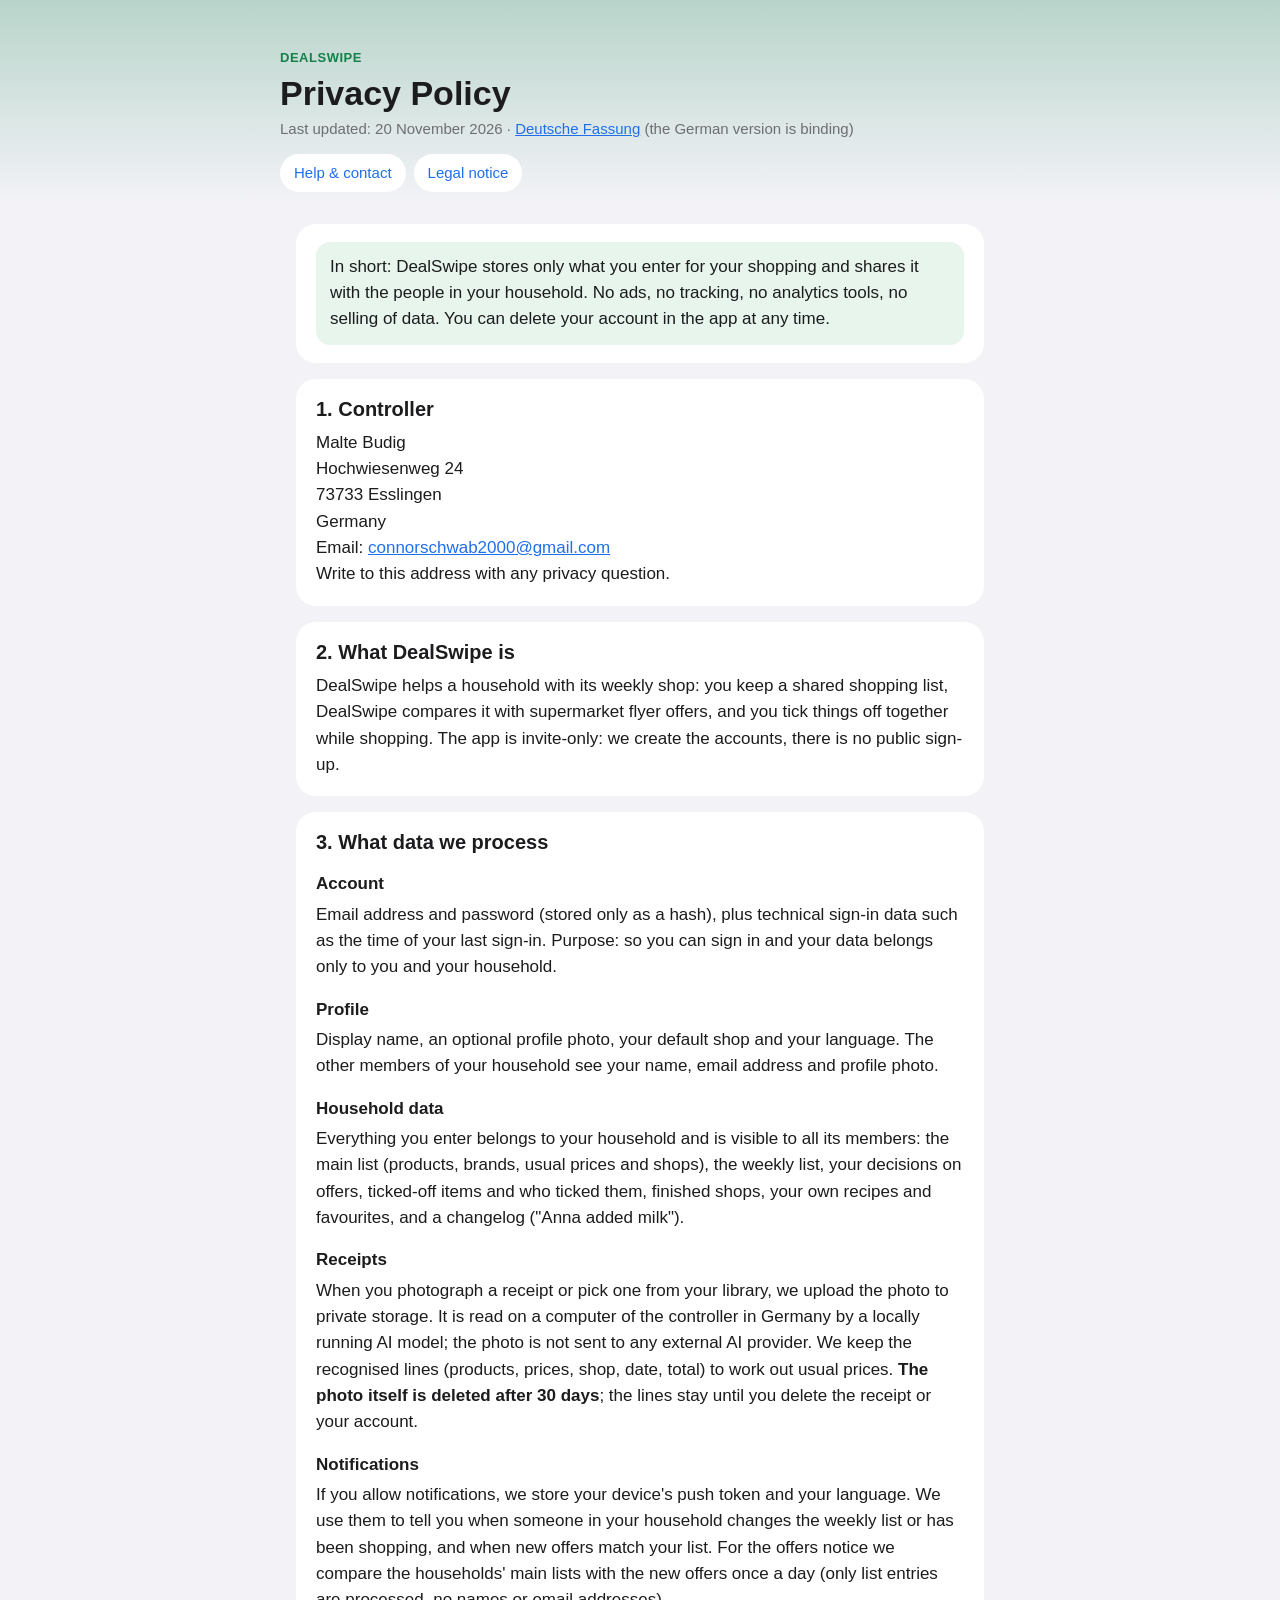
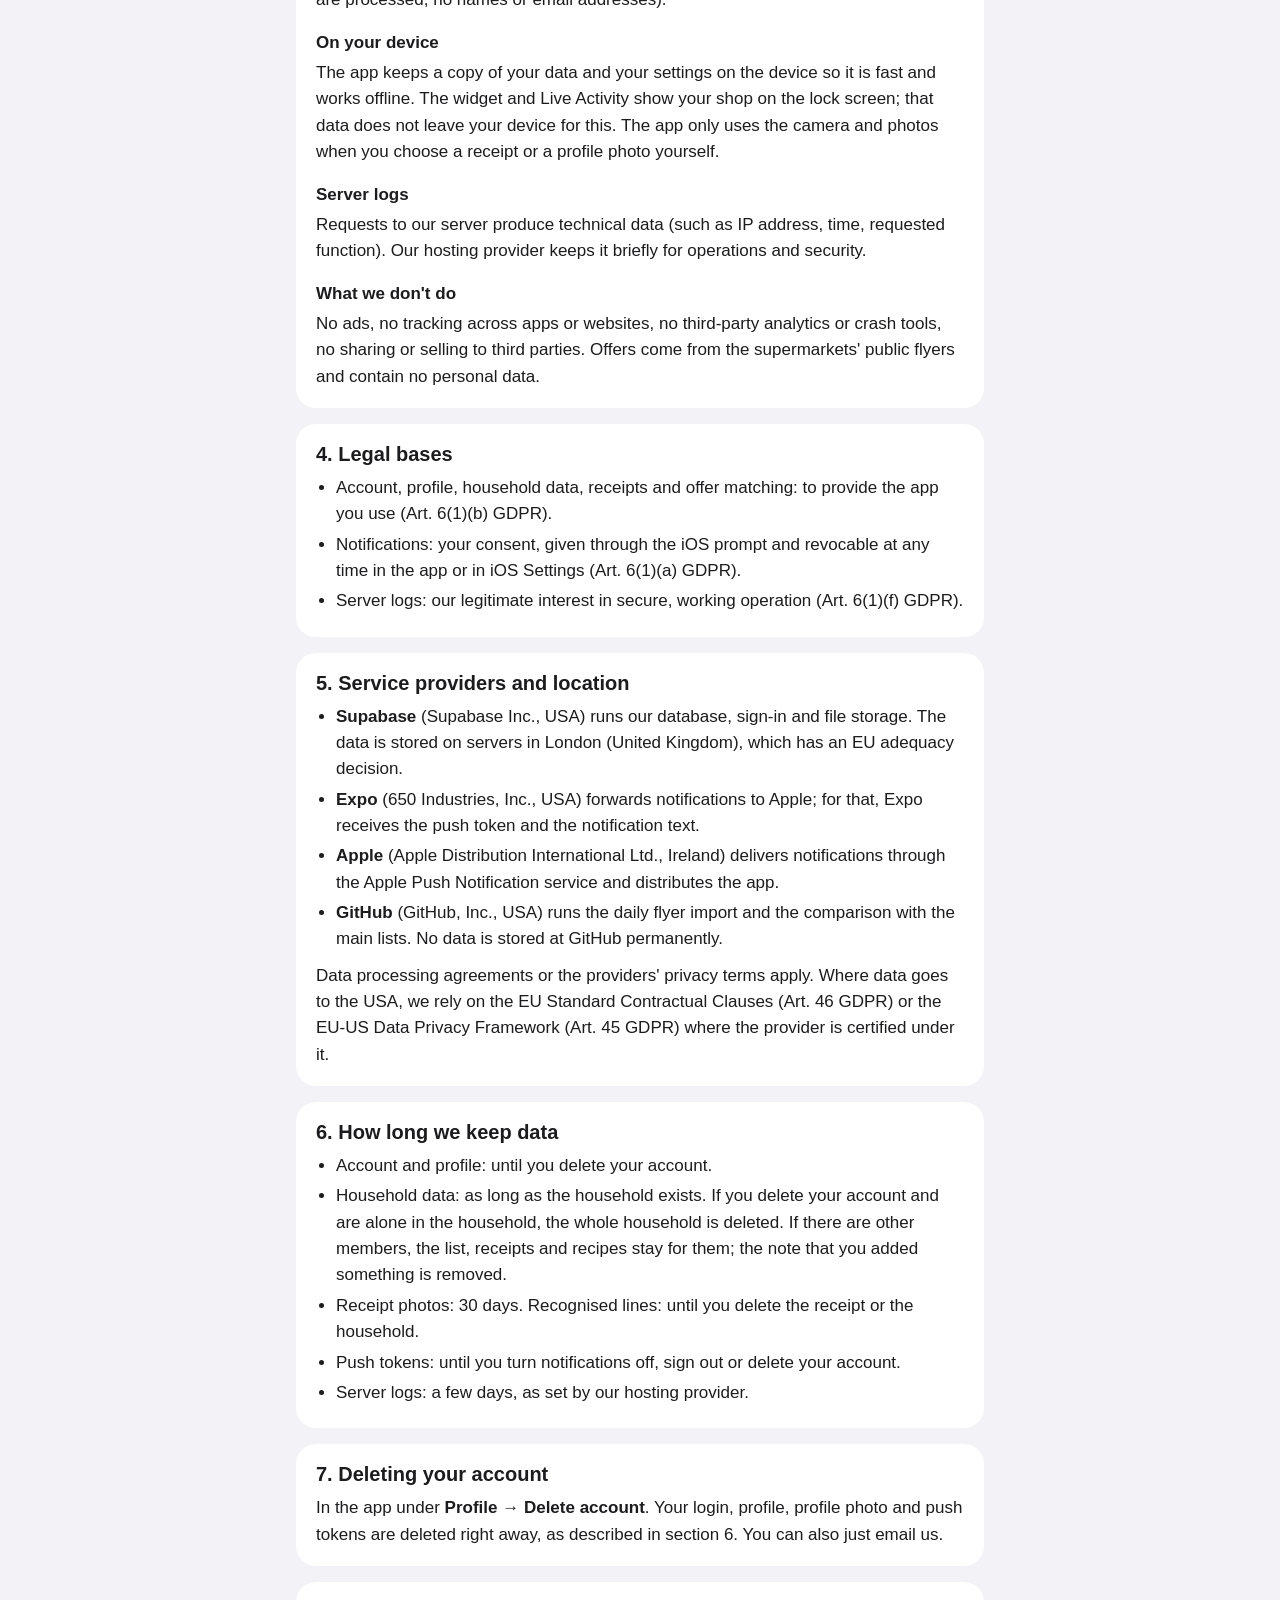
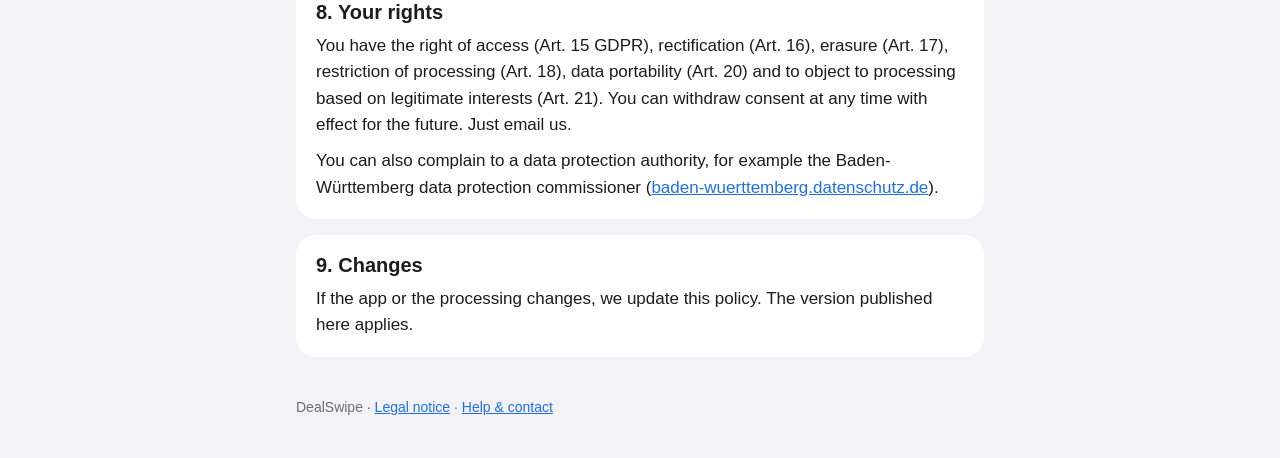
==== privacy.html @ 50aeb591 "docs: privacy policy, Impressum and help page Co-Authored-By: Claude Opus 5.5 <noreply@anthropic.com" ====
<!doctype html>
<html lang="en">
  <head>
    <meta charset="utf-8" />
    <meta name="viewport" content="width=device-width, initial-scale=1" />
    <meta name="color-scheme" content="light dark" />
    <title>Privacy – DealSwipe</title>
    <link rel="stylesheet" href="style.css" />
  </head>
  <body>
    <div class="glow">
      <header>
        <div class="app">DealSwipe</div>
        <h1>Privacy Policy</h1>
        <p class="meta">Last updated: 20 November 2026 · <a href="datenschutz.html" lang="de">Deutsche Fassung</a> (the German version is binding)</p>
        <nav class="links"><a href="index.html">Help &amp; contact</a><a href="impressum.html">Legal notice</a></nav>
      </header>
    </div>
    <main>
      <section>
        <p class="note">
          In short: DealSwipe stores only what you enter for your shopping and shares it with the people in your household. No ads, no tracking, no
          analytics tools, no selling of data. You can delete your account in the app at any time.
        </p>
      </section>

      <section>
        <h2>1. Controller</h2>
        <address>
          Malte Budig<br />
          Hochwiesenweg 24<br />
          73733 Esslingen<br />
          Germany<br />
          Email: <a href="mailto:connorschwab2000@gmail.com">connorschwab2000@gmail.com</a>
        </address>
        <p>Write to this address with any privacy question.</p>
      </section>

      <section>
        <h2>2. What DealSwipe is</h2>
        <p>
          DealSwipe helps a household with its weekly shop: you keep a shared shopping list, DealSwipe compares it with supermarket flyer offers, and you tick
          things off together while shopping. The app is invite-only: we create the accounts, there is no public sign-up.
        </p>
      </section>

      <section>
        <h2>3. What data we process</h2>

        <h3>Account</h3>
        <p>
          Email address and password (stored only as a hash), plus technical sign-in data such as the time of your last sign-in. Purpose: so you can sign in
          and your data belongs only to you and your household.
        </p>

        <h3>Profile</h3>
        <p>
          Display name, an optional profile photo, your default shop and your language. The other members of your household see your name, email address and
          profile photo.
        </p>

        <h3>Household data</h3>
        <p>
          Everything you enter belongs to your household and is visible to all its members: the main list (products, brands, usual prices and shops), the
          weekly list, your decisions on offers, ticked-off items and who ticked them, finished shops, your own recipes and favourites, and a changelog
          ("Anna added milk").
        </p>

        <h3>Receipts</h3>
        <p>
          When you photograph a receipt or pick one from your library, we upload the photo to private storage. It is read on a computer of the controller in
          Germany by a locally running AI model; the photo is not sent to any external AI provider. We keep the recognised lines (products, prices, shop,
          date, total) to work out usual prices. <strong>The photo itself is deleted after 30 days</strong>; the lines stay until you delete the receipt or
          your account.
        </p>

        <h3>Notifications</h3>
        <p>
          If you allow notifications, we store your device's push token and your language. We use them to tell you when someone in your household changes
          the weekly list or has been shopping, and when new offers match your list. For the offers notice we compare the households' main lists with the new
          offers once a day (only list entries are processed, no names or email addresses).
        </p>

        <h3>On your device</h3>
        <p>
          The app keeps a copy of your data and your settings on the device so it is fast and works offline. The widget and Live Activity show your shop on
          the lock screen; that data does not leave your device for this. The app only uses the camera and photos when you choose a receipt or a profile photo
          yourself.
        </p>

        <h3>Server logs</h3>
        <p>Requests to our server produce technical data (such as IP address, time, requested function). Our hosting provider keeps it briefly for operations and security.</p>

        <h3>What we don't do</h3>
        <p>
          No ads, no tracking across apps or websites, no third-party analytics or crash tools, no sharing or selling to third parties. Offers come from the
          supermarkets' public flyers and contain no personal data.
        </p>
      </section>

      <section>
        <h2>4. Legal bases</h2>
        <ul>
          <li>Account, profile, household data, receipts and offer matching: to provide the app you use (Art. 6(1)(b) GDPR).</li>
          <li>Notifications: your consent, given through the iOS prompt and revocable at any time in the app or in iOS Settings (Art. 6(1)(a) GDPR).</li>
          <li>Server logs: our legitimate interest in secure, working operation (Art. 6(1)(f) GDPR).</li>
        </ul>
      </section>

      <section>
        <h2>5. Service providers and location</h2>
        <ul>
          <li>
            <strong>Supabase</strong> (Supabase Inc., USA) runs our database, sign-in and file storage. The data is stored on servers in London (United
            Kingdom), which has an EU adequacy decision.
          </li>
          <li><strong>Expo</strong> (650 Industries, Inc., USA) forwards notifications to Apple; for that, Expo receives the push token and the notification text.</li>
          <li><strong>Apple</strong> (Apple Distribution International Ltd., Ireland) delivers notifications through the Apple Push Notification service and distributes the app.</li>
          <li><strong>GitHub</strong> (GitHub, Inc., USA) runs the daily flyer import and the comparison with the main lists. No data is stored at GitHub permanently.</li>
        </ul>
        <p>
          Data processing agreements or the providers' privacy terms apply. Where data goes to the USA, we rely on the EU Standard Contractual Clauses
          (Art. 46 GDPR) or the EU-US Data Privacy Framework (Art. 45 GDPR) where the provider is certified under it.
        </p>
      </section>

      <section>
        <h2>6. How long we keep data</h2>
        <ul>
          <li>Account and profile: until you delete your account.</li>
          <li>
            Household data: as long as the household exists. If you delete your account and are alone in the household, the whole household is deleted. If
            there are other members, the list, receipts and recipes stay for them; the note that you added something is removed.
          </li>
          <li>Receipt photos: 30 days. Recognised lines: until you delete the receipt or the household.</li>
          <li>Push tokens: until you turn notifications off, sign out or delete your account.</li>
          <li>Server logs: a few days, as set by our hosting provider.</li>
        </ul>
      </section>

      <section>
        <h2>7. Deleting your account</h2>
        <p>
          In the app under <strong>Profile → Delete account</strong>. Your login, profile, profile photo and push tokens are deleted right away, as described
          in section 6. You can also just email us.
        </p>
      </section>

      <section>
        <h2>8. Your rights</h2>
        <p>
          You have the right of access (Art. 15 GDPR), rectification (Art. 16), erasure (Art. 17), restriction of processing (Art. 18), data portability
          (Art. 20) and to object to processing based on legitimate interests (Art. 21). You can withdraw consent at any time with effect for the future.
          Just email us.
        </p>
        <p>
          You can also complain to a data protection authority, for example the Baden-Württemberg data protection commissioner
          (<a href="https://www.baden-wuerttemberg.datenschutz.de">baden-wuerttemberg.datenschutz.de</a>).
        </p>
      </section>

      <section>
        <h2>9. Changes</h2>
        <p>If the app or the processing changes, we update this policy. The version published here applies.</p>
      </section>
    </main>
    <footer>DealSwipe · <a href="impressum.html">Legal notice</a> · <a href="index.html">Help &amp; contact</a></footer>
  </body>
</html>
---- style.css ----
:root {
  --bg: #f2f2f7;
  --surface: #ffffff;
  --text: #1c1c1e;
  --muted: #6e6e73;
  --line: #e5e5ea;
  --green: #14804a;
  --green-bg: #e7f5ec;
  --link: #1f6feb;
}
@media (prefers-color-scheme: dark) {
  :root {
    --bg: #000000;
    --surface: #1c1c1e;
    --text: #f5f5f7;
    --muted: #98989f;
    --line: #38383a;
    --green: #3ccf7e;
    --green-bg: rgba(60, 207, 126, 0.14);
    --link: #4c8dff;
  }
}
* {
  box-sizing: border-box;
}
html {
  -webkit-text-size-adjust: 100%;
}
body {
  margin: 0;
  background: var(--bg);
  color: var(--text);
  font: 17px/1.55 -apple-system, BlinkMacSystemFont, 'Segoe UI', Roboto, Helvetica, Arial, sans-serif;
}
.glow {
  background: linear-gradient(180deg, color-mix(in srgb, var(--green) 26%, transparent), transparent);
  padding: 48px 16px 8px;
}
header,
main,
footer {
  max-width: 720px;
  margin: 0 auto;
}
header .app {
  color: var(--green);
  font-weight: 700;
  letter-spacing: 0.04em;
  text-transform: uppercase;
  font-size: 13px;
}
h1 {
  font-size: clamp(26px, 8vw, 34px);
  overflow-wrap: break-word;
  hyphens: auto;
  line-height: 1.15;
  margin: 6px 0 4px;
}
header .meta {
  color: var(--muted);
  font-size: 15px;
  margin: 0;
}
main {
  padding: 8px 16px 24px;
}
section {
  background: var(--surface);
  border-radius: 20px;
  padding: 18px 20px;
  margin: 16px 0;
}
h2 {
  font-size: 20px;
  line-height: 1.25;
  margin: 0 0 8px;
}
h3 {
  font-size: 17px;
  margin: 16px 0 4px;
}
p,
ul {
  margin: 0 0 10px;
}
section > :last-child {
  margin-bottom: 0;
}
ul {
  padding-left: 20px;
}
li {
  margin: 4px 0;
}
a {
  color: var(--link);
}
.note {
  background: var(--green-bg);
  border-radius: 14px;
  padding: 12px 14px;
}
.muted {
  color: var(--muted);
}
address {
  font-style: normal;
}
nav.links {
  display: flex;
  flex-wrap: wrap;
  gap: 8px;
  margin-top: 14px;
}
nav.links a {
  background: var(--surface);
  border-radius: 999px;
  padding: 7px 14px;
  text-decoration: none;
  font-size: 15px;
}
footer {
  color: var(--muted);
  font-size: 14px;
  padding: 0 16px 40px;
}
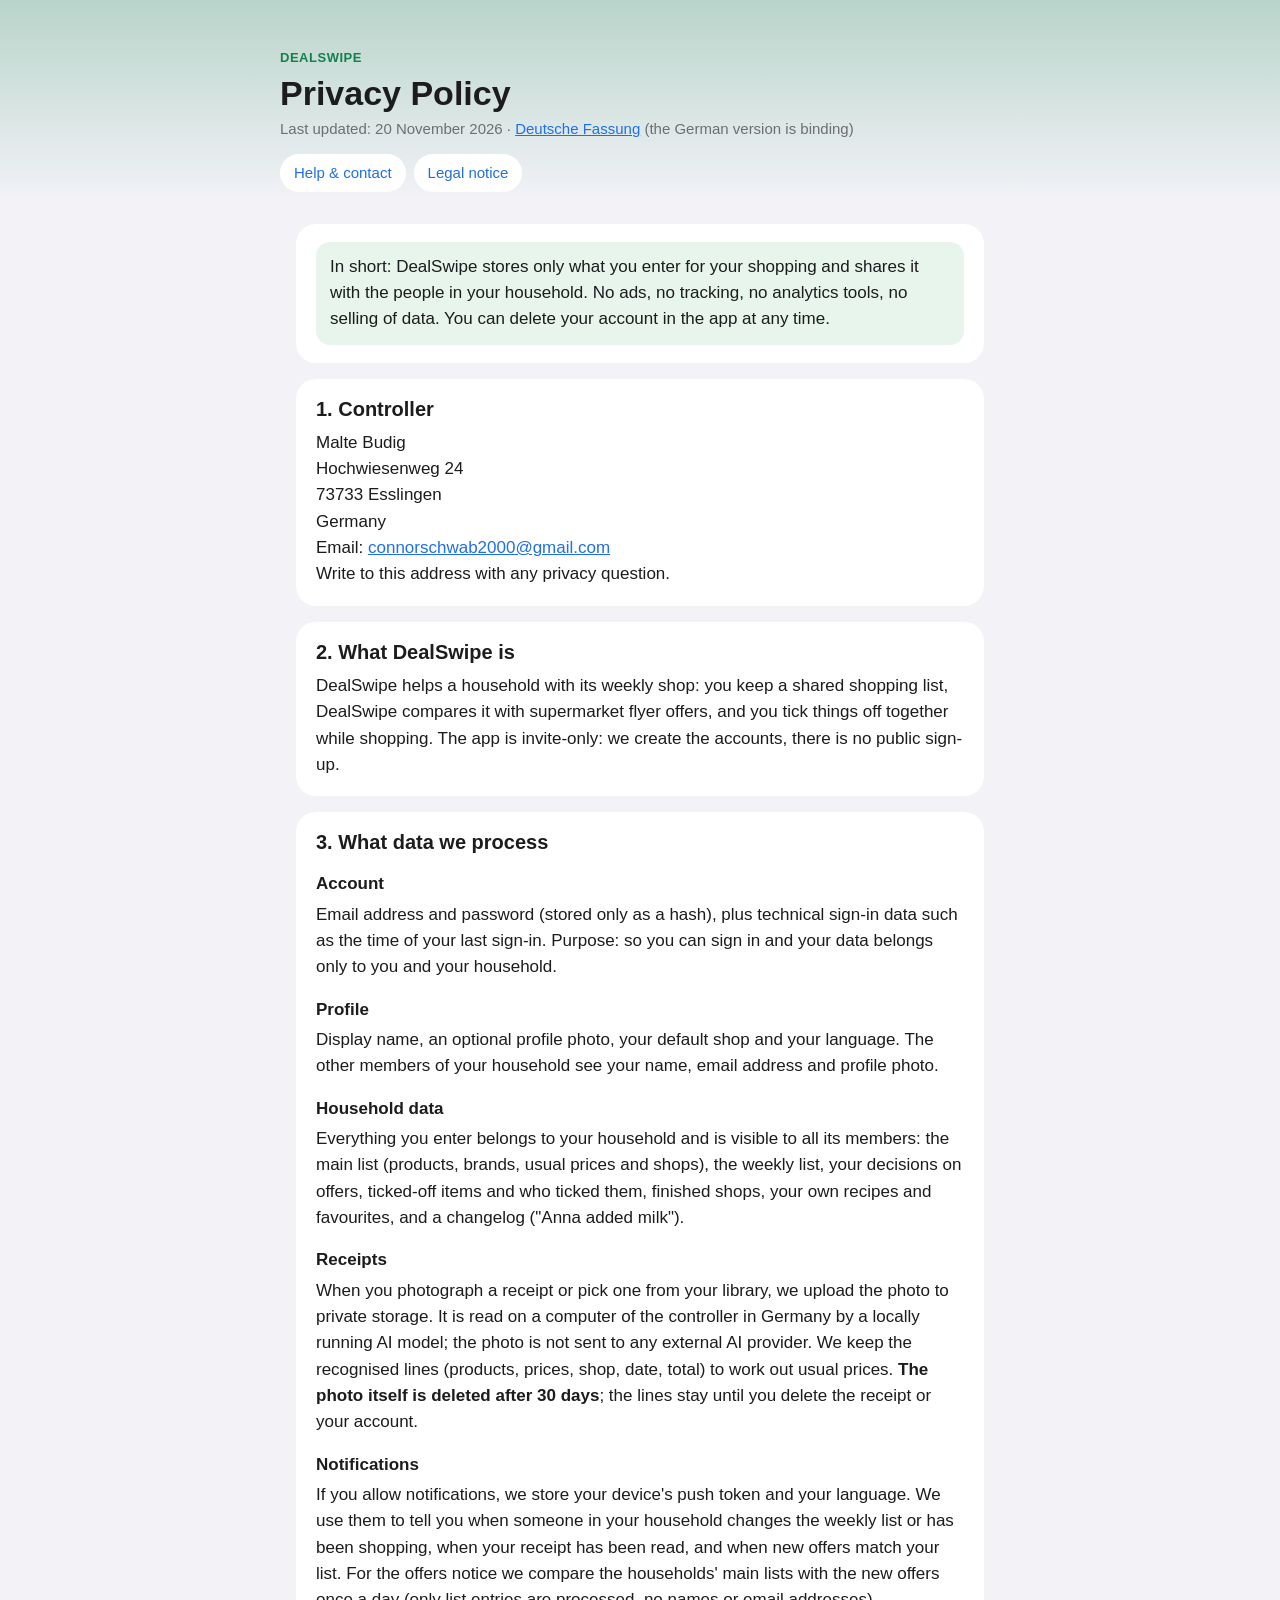
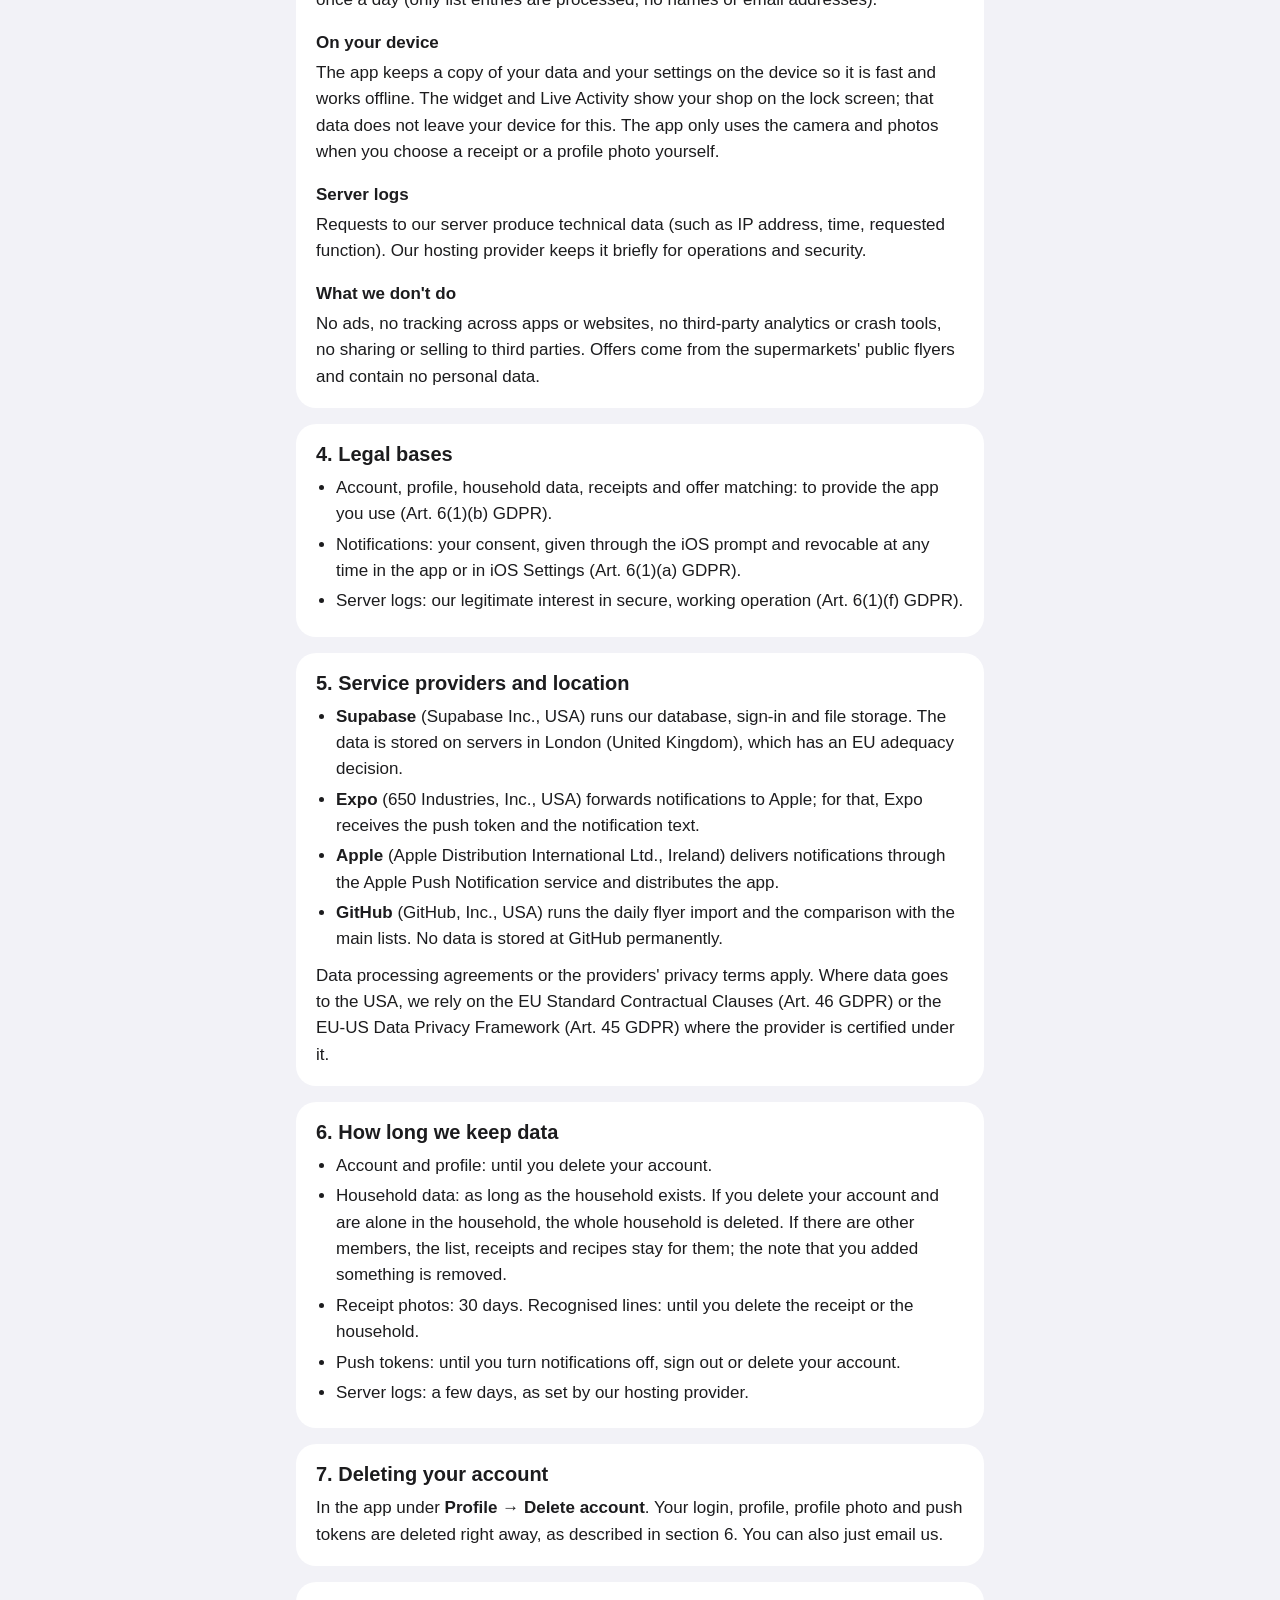
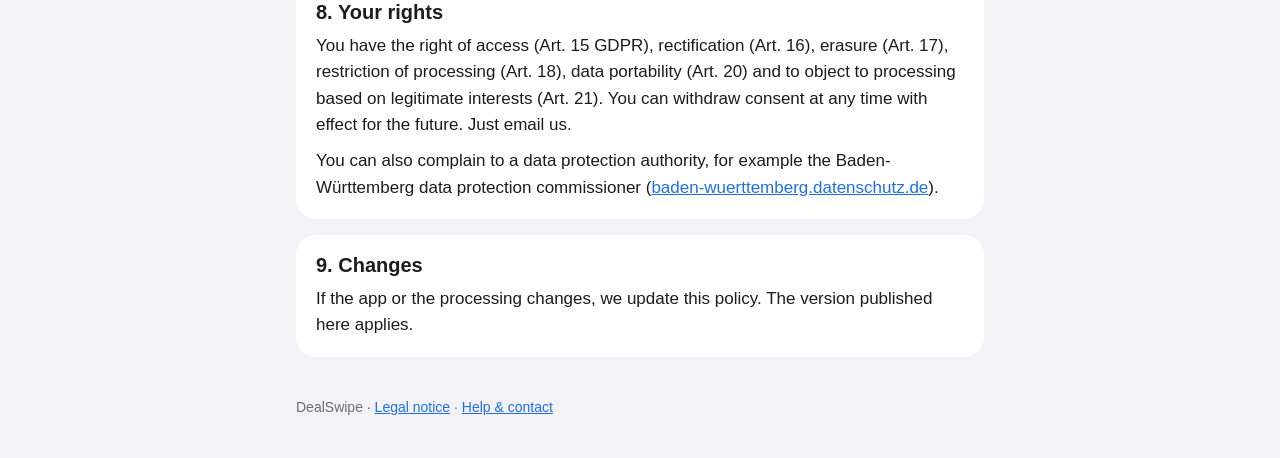
==== commit 0a56f13a: "docs(privacy): mention the "receipt read" notification Notifications now also tell you when your rec" ====
--- a/privacy.html
+++ b/privacy.html
@@ -77,7 +77,7 @@
         <h3>Notifications</h3>
         <p>
           If you allow notifications, we store your device's push token and your language. We use them to tell you when someone in your household changes
-          the weekly list or has been shopping, and when new offers match your list. For the offers notice we compare the households' main lists with the new
+          the weekly list or has been shopping, when your receipt has been read, and when new offers match your list. For the offers notice we compare the households' main lists with the new
           offers once a day (only list entries are processed, no names or email addresses).
         </p>
 
